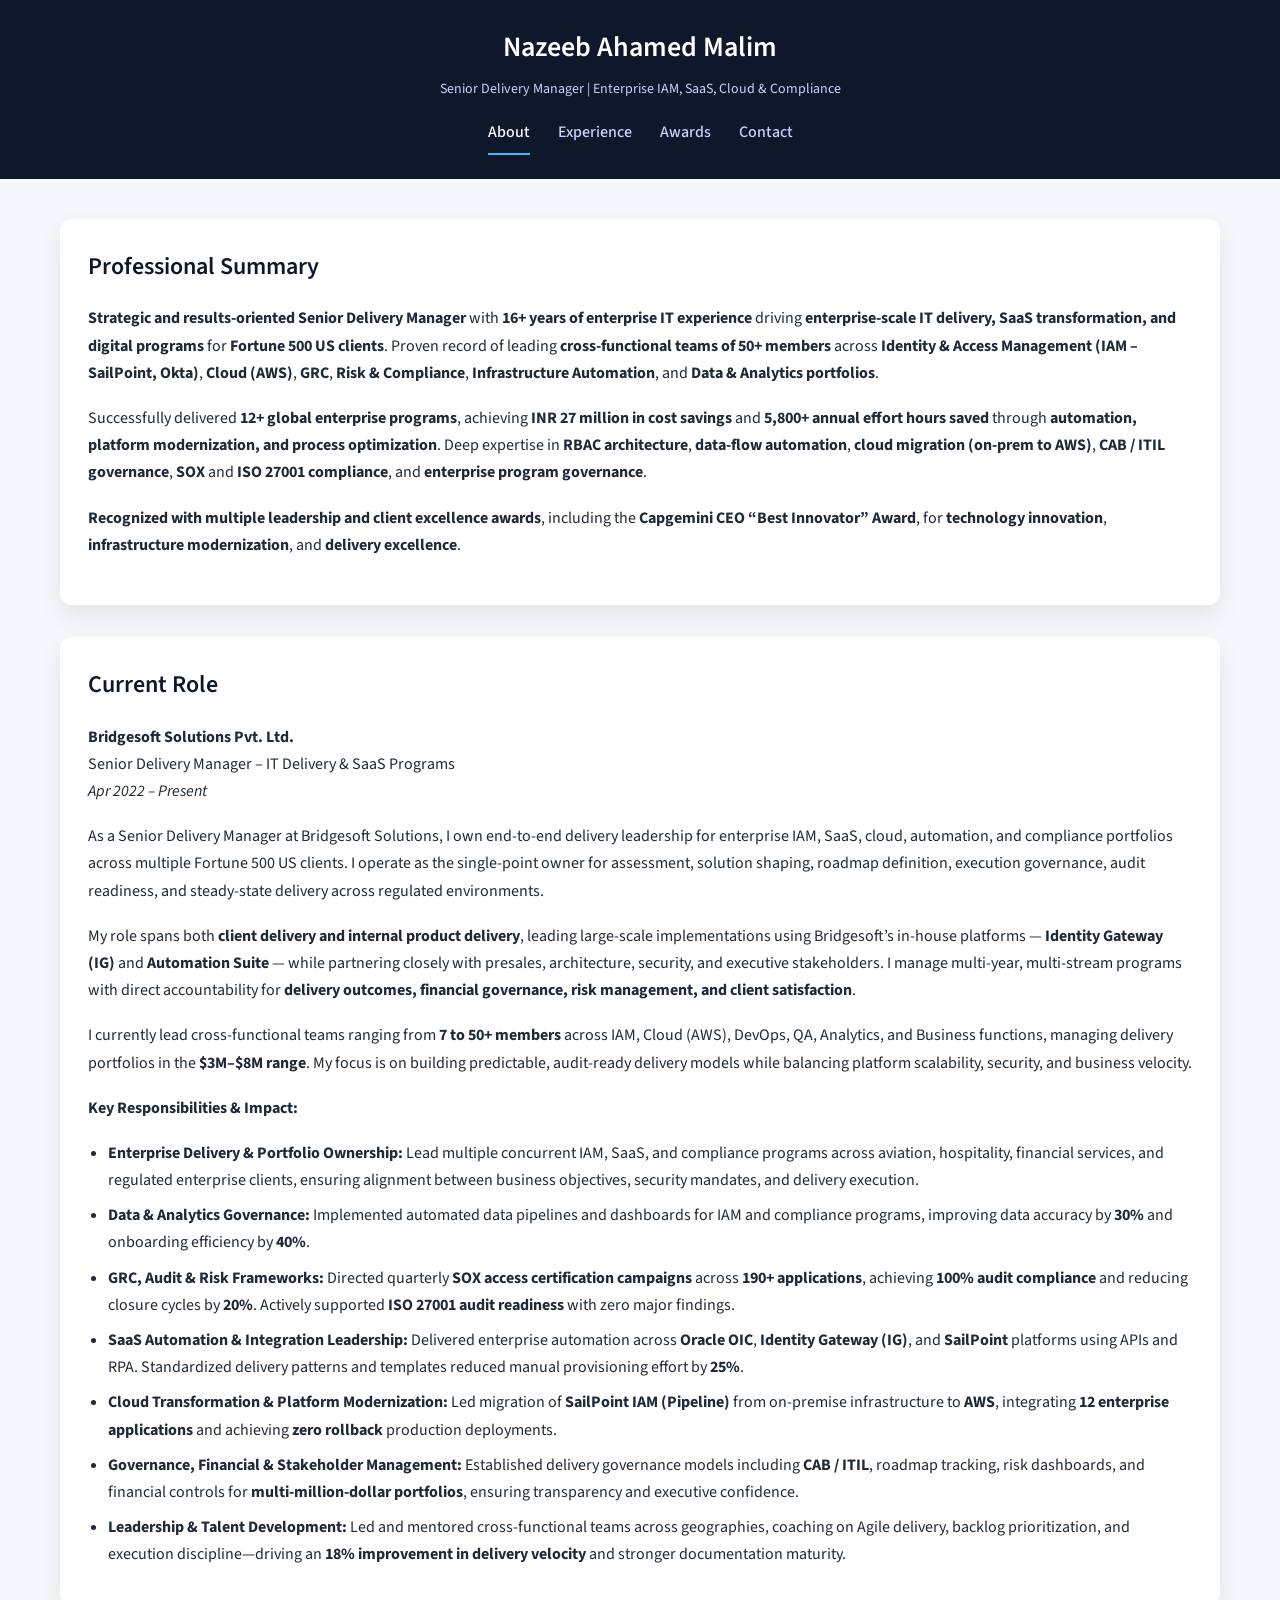
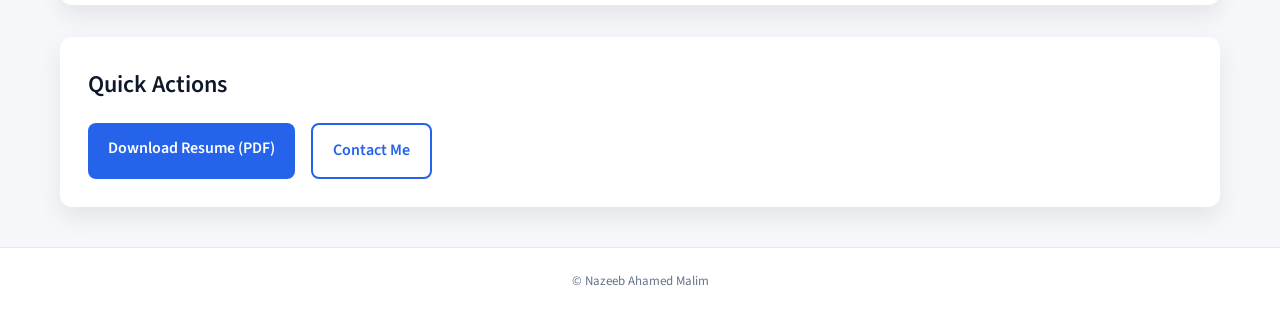
==== about.html @ 84052db4 "Update about.html" ====
<!DOCTYPE html>
<html lang="en">
<head>
  <meta charset="UTF-8">
  <meta name="viewport" content="width=device-width, initial-scale=1.0">
  <title>About | Nazeeb Ahamed Malim</title>
  <link href="https://fonts.googleapis.com/css2?family=Source+Sans+3:wght@300;400;500;600&display=swap" rel="stylesheet">
  <link rel="stylesheet" href="css/style.css">
</head>
<body>

<header class="site-header">
  <div class="header-inner">
    <h1>Nazeeb Ahamed Malim</h1>
    <p class="tagline">Senior Delivery Manager | Enterprise IAM, SaaS, Cloud & Compliance</p>
    <nav class="nav-bar">
      <a href="about.html" class="active">About</a>
      <a href="experience.html">Experience</a>
      <a href="awards.html">Awards</a>
      <a href="contact.html">Contact</a>
    </nav>
  </div>
</header>

<main class="container">

<section class="card">
  <h2 class="section-title">Professional Summary</h2>
<p>
  <strong>Strategic and results-oriented Senior Delivery Manager</strong> with
  <strong>16+ years of enterprise IT experience</strong> driving
  <strong>enterprise-scale IT delivery, SaaS transformation, and digital programs</strong>
  for <strong>Fortune 500 US clients</strong>.
  Proven record of leading <strong>cross-functional teams of 50+ members</strong> across
  <strong>Identity & Access Management (IAM – SailPoint, Okta)</strong>,
  <strong>Cloud (AWS)</strong>, <strong>GRC</strong>,
  <strong>Risk & Compliance</strong>, <strong>Infrastructure Automation</strong>, and
  <strong>Data & Analytics portfolios</strong>.
</p>

<p>
  Successfully delivered <strong>12+ global enterprise programs</strong>, achieving
  <strong>INR 27 million in cost savings</strong> and
  <strong>5,800+ annual effort hours saved</strong> through
  <strong>automation, platform modernization, and process optimization</strong>.
  Deep expertise in <strong>RBAC architecture</strong>,
  <strong>data-flow automation</strong>,
  <strong>cloud migration (on-prem to AWS)</strong>,
  <strong>CAB / ITIL governance</strong>,
  <strong>SOX</strong> and <strong>ISO 27001 compliance</strong>, and
  <strong>enterprise program governance</strong>.
</p>

<p>
  <strong>Recognized with multiple leadership and client excellence awards</strong>,
  including the <strong>Capgemini CEO “Best Innovator” Award</strong>, for
  <strong>technology innovation</strong>,
  <strong>infrastructure modernization</strong>, and
  <strong>delivery excellence</strong>.
</p>


</section>

<section class="card">
  <h2 class="section-title">Current Role</h2>

  <p>
    <strong>Bridgesoft Solutions Pvt. Ltd.</strong><br>
    Senior Delivery Manager – IT Delivery & SaaS Programs<br>
    <em>Apr 2022 – Present</em>
  </p>

  <p>
    As a Senior Delivery Manager at Bridgesoft Solutions, I own end-to-end delivery leadership
    for enterprise IAM, SaaS, cloud, automation, and compliance portfolios across multiple
    Fortune 500 US clients. I operate as the single-point owner for assessment, solution
    shaping, roadmap definition, execution governance, audit readiness, and steady-state
    delivery across regulated environments.
  </p>

  <p>
    My role spans both <strong>client delivery and internal product delivery</strong>,
    leading large-scale implementations using Bridgesoft’s in-house platforms —
    <strong>Identity Gateway (IG)</strong> and <strong>Automation Suite</strong> — while
    partnering closely with presales, architecture, security, and executive stakeholders.
    I manage multi-year, multi-stream programs with direct accountability for
    <strong>delivery outcomes, financial governance, risk management, and client satisfaction</strong>.
  </p>

  <p>
    I currently lead cross-functional teams ranging from <strong>7 to 50+ members</strong>
    across IAM, Cloud (AWS), DevOps, QA, Analytics, and Business functions, managing
    delivery portfolios in the <strong>$3M–$8M range</strong>. My focus is on building
    predictable, audit-ready delivery models while balancing platform scalability,
    security, and business velocity.
  </p>

  <p><strong>Key Responsibilities & Impact:</strong></p>

  <ul>
    <li>
      <strong>Enterprise Delivery & Portfolio Ownership:</strong>
      Lead multiple concurrent IAM, SaaS, and compliance programs across aviation,
      hospitality, financial services, and regulated enterprise clients, ensuring
      alignment between business objectives, security mandates, and delivery execution.
    </li>

    <li>
      <strong>Data & Analytics Governance:</strong>
      Implemented automated data pipelines and dashboards for IAM and compliance programs,
      improving data accuracy by <strong>30%</strong> and onboarding efficiency by
      <strong>40%</strong>.
    </li>

    <li>
      <strong>GRC, Audit & Risk Frameworks:</strong>
      Directed quarterly <strong>SOX access certification campaigns</strong> across
      <strong>190+ applications</strong>, achieving <strong>100% audit compliance</strong>
      and reducing closure cycles by <strong>20%</strong>. Actively supported
      <strong>ISO 27001 audit readiness</strong> with zero major findings.
    </li>

    <li>
      <strong>SaaS Automation & Integration Leadership:</strong>
      Delivered enterprise automation across <strong>Oracle OIC</strong>,
      <strong>Identity Gateway (IG)</strong>, and <strong>SailPoint</strong> platforms using
      APIs and RPA. Standardized delivery patterns and templates reduced manual provisioning
      effort by <strong>25%</strong>.
    </li>

    <li>
      <strong>Cloud Transformation & Platform Modernization:</strong>
      Led migration of <strong>SailPoint IAM (Pipeline)</strong> from on-premise infrastructure
      to <strong>AWS</strong>, integrating <strong>12 enterprise applications</strong> and
      achieving <strong>zero rollback</strong> production deployments.
    </li>

    <li>
      <strong>Governance, Financial & Stakeholder Management:</strong>
      Established delivery governance models including <strong>CAB / ITIL</strong>,
      roadmap tracking, risk dashboards, and financial controls for
      <strong>multi-million-dollar portfolios</strong>, ensuring transparency and executive
      confidence.
    </li>

    <li>
      <strong>Leadership & Talent Development:</strong>
      Led and mentored cross-functional teams across geographies, coaching on Agile
      delivery, backlog prioritization, and execution discipline—driving an
      <strong>18% improvement in delivery velocity</strong> and stronger documentation
      maturity.
    </li>
  </ul>
</section>


<section class="card">
  <h2 class="section-title">Quick Actions</h2>

  <div style="display:flex; gap:16px; flex-wrap:wrap;">
    <a href="assets/NazeebMalim_Resume.pdf" class="btn" download>
      Download Resume (PDF)
    </a>

    <a href="contact.html" class="btn-outline">
      Contact Me
    </a>
  </div>
</section>

</main>

<footer class="site-footer">© Nazeeb Ahamed Malim</footer>

<script data-goatcounter="https://nazeebahamedmalim.goatcounter.com/count"
        async src="//gc.zgo.at/count.js"></script>
</body>
</html>
---- css/style.css ----
/* ================= RESET ================= */
* {
  box-sizing: border-box;
  margin: 0;
  padding: 0;
}

/* ================= BASE ================= */
body {
  font-family: 'Source Sans 3', -apple-system, BlinkMacSystemFont, "Segoe UI",
               Roboto, Helvetica, Arial, sans-serif;
  background-color: #f5f7fb;
  color: #1f2937;
  line-height: 1.7;
  overflow-x: hidden;
}

p {
  margin-bottom: 18px;
  font-weight: 400;
}

/* ================= HEADER ================= */
.site-header {
  background: #0f172a;
  color: #ffffff;
  padding: 24px 0;
}

.header-inner {
  max-width: 1200px;
  margin: 0 auto;
  padding: 0 20px;
  text-align: center;
}

.site-header h1 {
  font-size: 28px;
  font-weight: 600;
  margin-bottom: 6px;
}

.tagline {
  font-size: 14px;
  color: #c7d2fe;
  margin-bottom: 18px;
}

/* ================= NAV ================= */
.nav-bar {
  display: flex;
  justify-content: center;
  gap: 28px;
  flex-wrap: wrap;
}

.nav-bar a {
  color: #c7d2fe;
  text-decoration: none;
  font-weight: 500;
  padding-bottom: 6px;
  border-bottom: 2px solid transparent;
}

.nav-bar a:hover,
.nav-bar a.active {
  color: #ffffff;
  border-bottom-color: #38bdf8;
}

/* ================= LAYOUT ================= */
.container {
  max-width: 1200px;
  margin: 40px auto;
  padding: 0 20px;
}

.section-title {
  font-size: 24px;
  font-weight: 600;
  margin-bottom: 18px;
  color: #0f172a;
}

/* ================= CARD ================= */
.card {
  background: #ffffff;
  border-radius: 12px;
  padding: 28px;
  margin-bottom: 32px;
  box-shadow: 0 10px 25px rgba(0,0,0,0.08);
}

/* ================= COMPANY HIGHLIGHT ================= */
.company-highlight {
  font-size: 20px;
  font-weight: 600;
  padding: 12px 16px;
  margin: 24px 0 10px;
  border-radius: 8px;
  letter-spacing: 0.3px;
}

.bridgesoft {
  background: linear-gradient(90deg, #e0f2fe, #f8fafc);
  color: #0f172a;
  border-left: 6px solid #2563eb;
}

.capgemini {
  background: linear-gradient(90deg, #f1f5f9, #ffffff);
  color: #0f172a;
  border-left: 6px solid #64748b;
}

.role {
  font-size: 14px;
  color: #475569;
  margin-bottom: 16px;
}

/* ================= LISTS ================= */
ul {
  padding-left: 20px;
  margin-top: 10px;
}

ul li {
  margin-bottom: 8px;
}

/* ================= TABLE ================= */
.experience-table {
  width: 100%;
  border-collapse: collapse;
  margin-top: 14px;
}

.experience-table th {
  background-color: #f1f5f9;
  padding: 14px;
  text-align: left;
  font-size: 14px;
  border-bottom: 2px solid #e5e7eb;
}

.experience-table td {
  padding: 16px;
  vertical-align: top;
  border-bottom: 1px solid #e5e7eb;
}

/* ================= BUTTONS ================= */
.btn {
  display: inline-block;
  padding: 12px 20px;
  background-color: #2563eb;
  color: #ffffff;
  text-decoration: none;
  border-radius: 8px;
  font-weight: 600;
}

.btn:hover {
  background-color: #1d4ed8;
}

.btn-outline {
  display: inline-block;
  padding: 12px 20px;
  border: 2px solid #2563eb;
  color: #2563eb;
  text-decoration: none;
  border-radius: 8px;
  font-weight: 600;
}

.btn-outline:hover {
  background-color: #2563eb;
  color: #ffffff;
}

/* ================= CAPGEMINI SPECIAL PROJECTS ================= */
.capgemini-subsection {
  margin-top: 28px;
  padding: 22px 24px;
  background: linear-gradient(90deg, #f8fafc, #ffffff);
  border-left: 4px solid #64748b;
  border-radius: 10px;
}

.subsection-title {
  font-size: 18px;
  font-weight: 600;
  color: #0f172a;
  margin-bottom: 8px;
}

.subsection-desc {
  font-size: 14.5px;
  color: #475569;
  margin-bottom: 14px;
}

/* ================= IMAGES ================= */
.mergers-img {
  width: 100%;
  max-width: 1100px;
  height: auto;
  margin-top: 12px;
  border-radius: 10px;
  display: block;
  box-shadow: 0 8px 20px rgba(0,0,0,0.15);
}

/* ================= BACK TO TOP ================= */
#backToTop {
  position: fixed;
  bottom: 22px;
  right: 22px;
  background-color: #2563eb;
  color: #ffffff;
  border: none;
  border-radius: 50%;
  width: 46px;
  height: 46px;
  font-size: 18px;
  cursor: pointer;
  opacity: 0;
  visibility: hidden;
  transition: all 0.3s ease;
  box-shadow: 0 8px 20px rgba(0,0,0,0.25);
  z-index: 999;
}

#backToTop.show {
  opacity: 1;
  visibility: visible;
}

/* ================= FOOTER ================= */
.site-footer {
  text-align: center;
  padding: 22px;
  font-size: 13px;
  color: #64748b;
  background: #ffffff;
  border-top: 1px solid #e5e7eb;
}

/* ================= MOBILE ================= */
@media (max-width: 768px) {

  .container {
    margin: 24px auto;
    padding: 0 14px;
  }

  .card {
    width: 100%;
  }

  .company-highlight {
    font-size: 18px;
  }

  .subsection-title {
    font-size: 16.5px;
  }

  .subsection-desc {
    font-size: 14px;
  }

  /* Mobile tables → card-style */
  .experience-table,
  .experience-table thead,
  .experience-table tbody,
  .experience-table th,
  .experience-table td,
  .experience-table tr {
    display: block;
    width: 100%;
  }

  .experience-table thead {
    display: none;
  }

  .experience-table tr {
    margin-bottom: 16px;
    background: #f9fafb;
    border-radius: 10px;
    padding: 12px;
    box-shadow: 0 4px 10px rgba(0,0,0,0.05);
  }

  .experience-table td {
    border: none;
    padding: 6px 0;
  }

  .experience-table td::before {
    content: attr(data-label);
    display: block;
    font-size: 12px;
    font-weight: 600;
    color: #475569;
    margin-bottom: 4px;
  }

  .btn,
  .btn-outline {
    width: 100%;
    text-align: center;
  }

  #backToTop {
    width: 42px;
    height: 42px;
    font-size: 16px;
    bottom: 18px;
    right: 18px;
  }
}
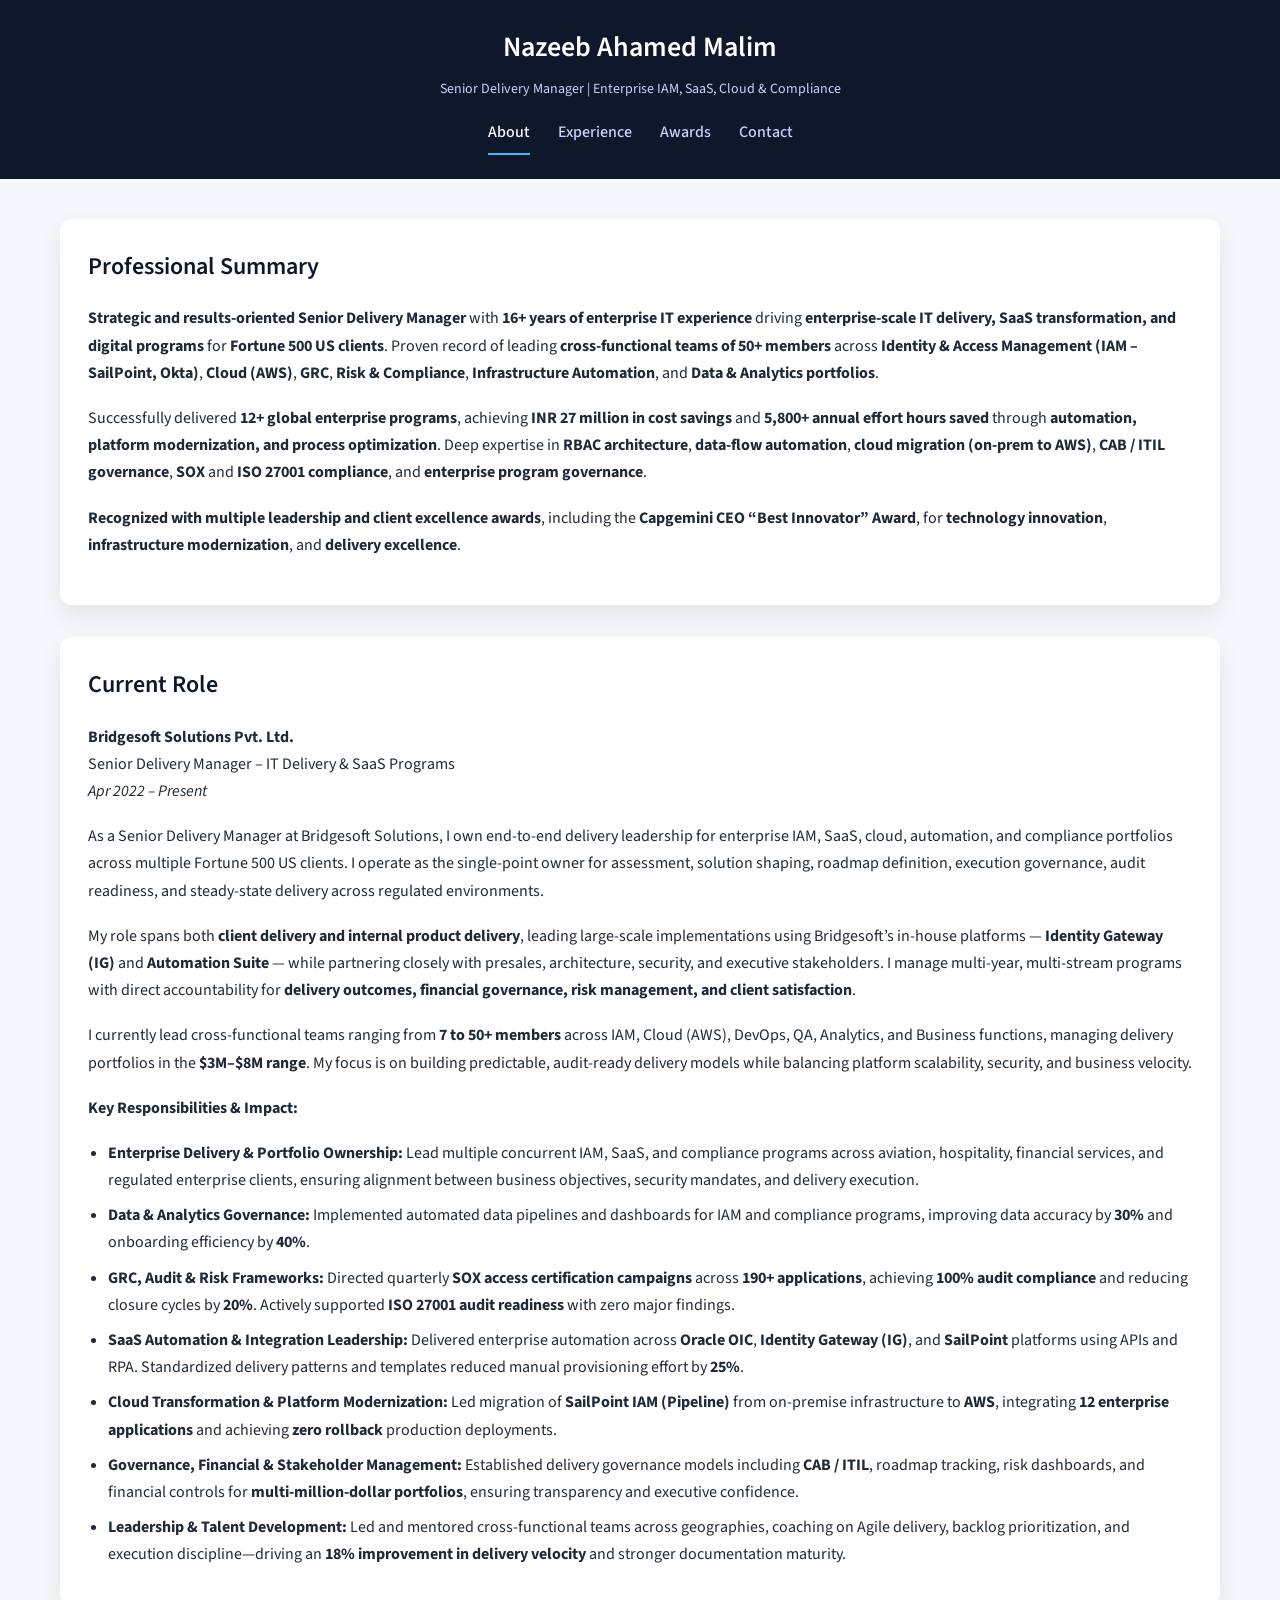
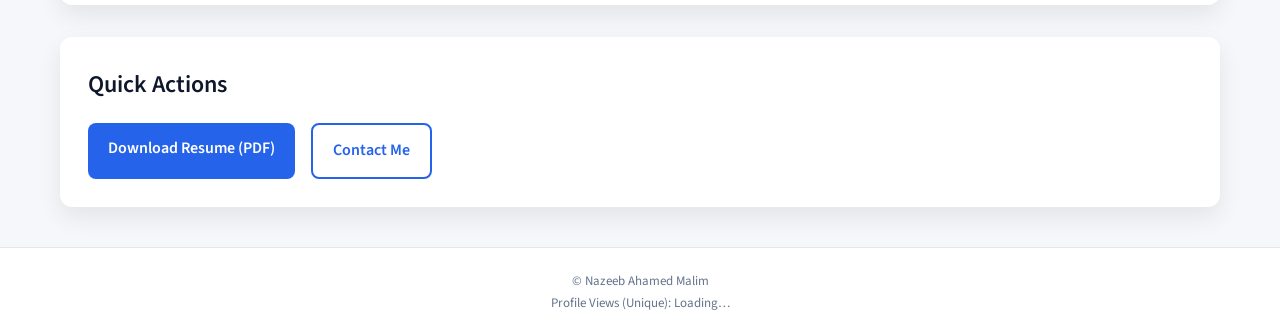
==== commit 4ace9b61: "Update about.html" ====
--- a/about.html
+++ b/about.html
@@ -171,7 +171,19 @@
 
 </main>
 
-<footer class="site-footer">© Nazeeb Ahamed Malim</footer>
+<footer class="site-footer">© Nazeeb Ahamed Malim
+<div class="profile-views">
+  Profile Views (Unique): <span id="profileViews">Loading…</span>
+</div>
+
+<script>
+fetch("https://nazeebahamedmalim.goatcounter.com/counter")
+  .then(response => response.json())
+  .then(data => {
+    document.getElementById("profileViews").innerText = data.count;
+  });
+</script>
+</footer>
 
 <script data-goatcounter="https://nazeebahamedmalim.goatcounter.com/count"
         async src="//gc.zgo.at/count.js"></script>
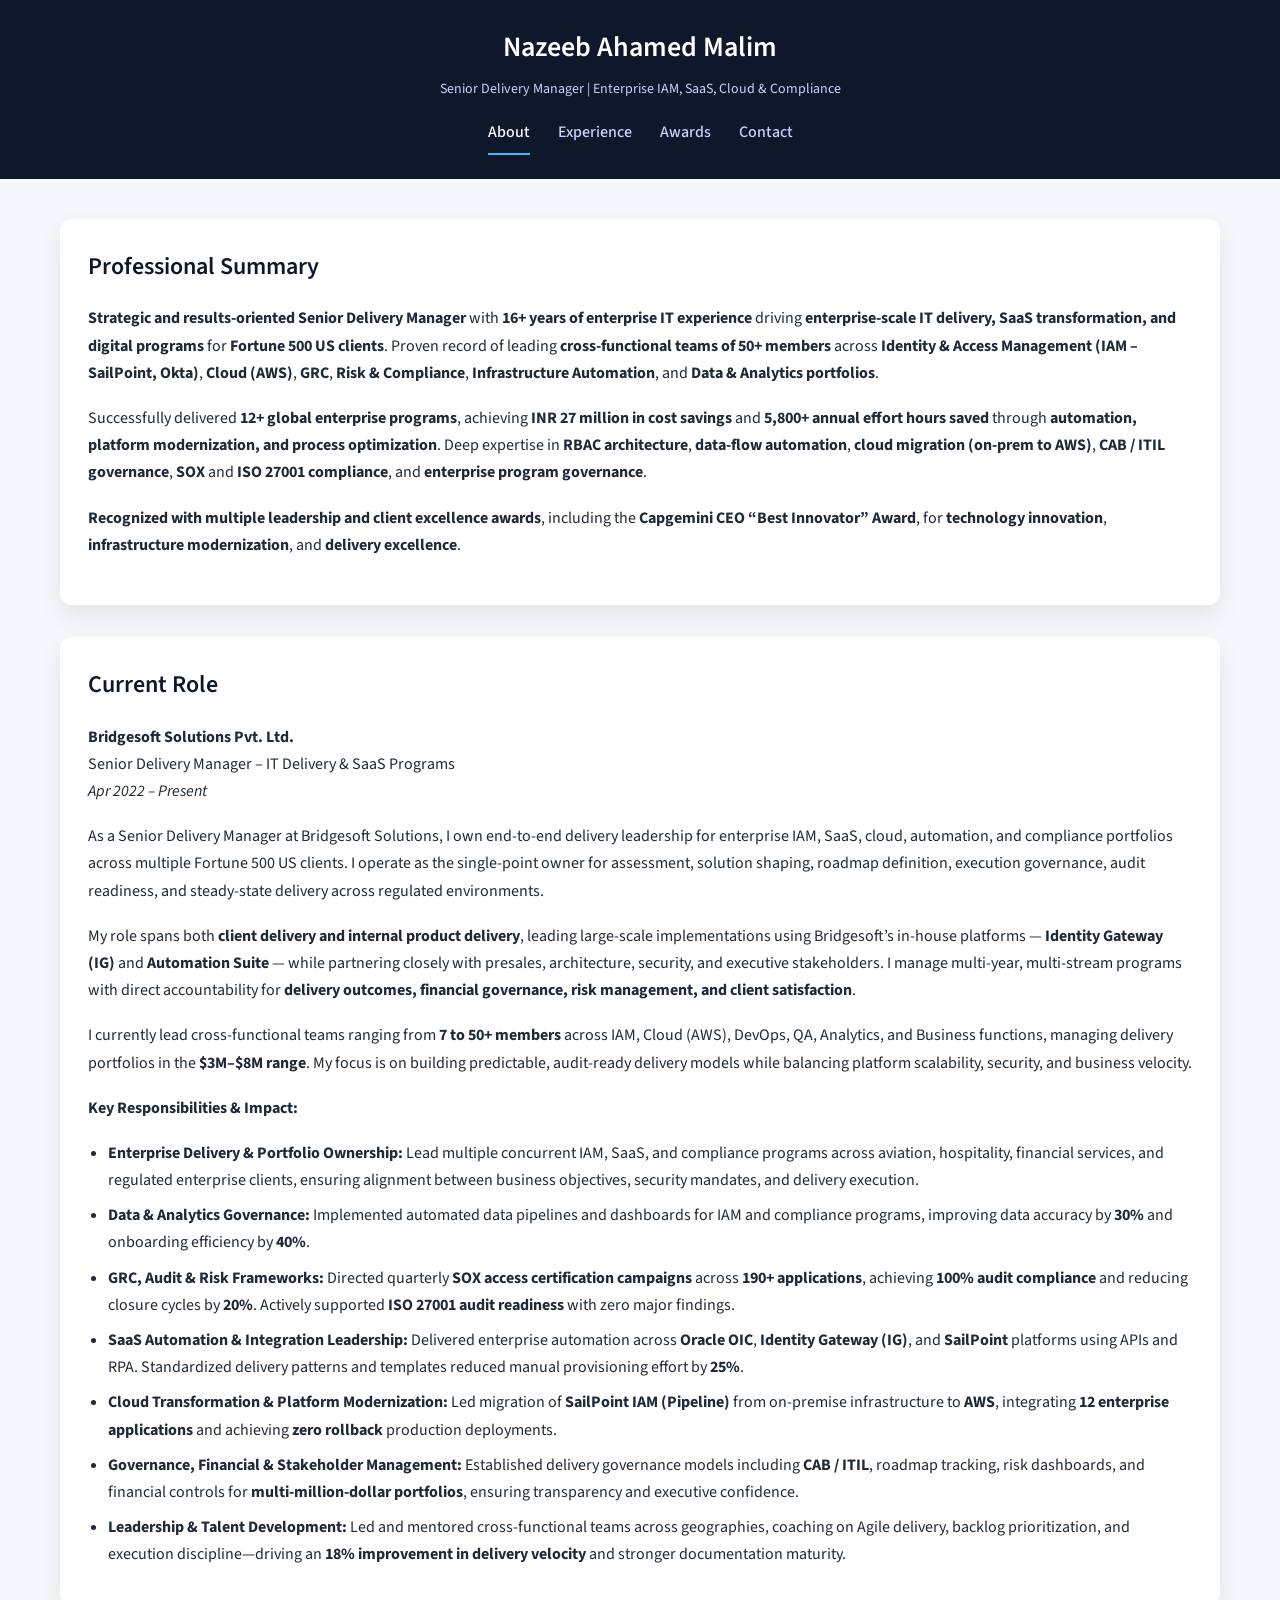
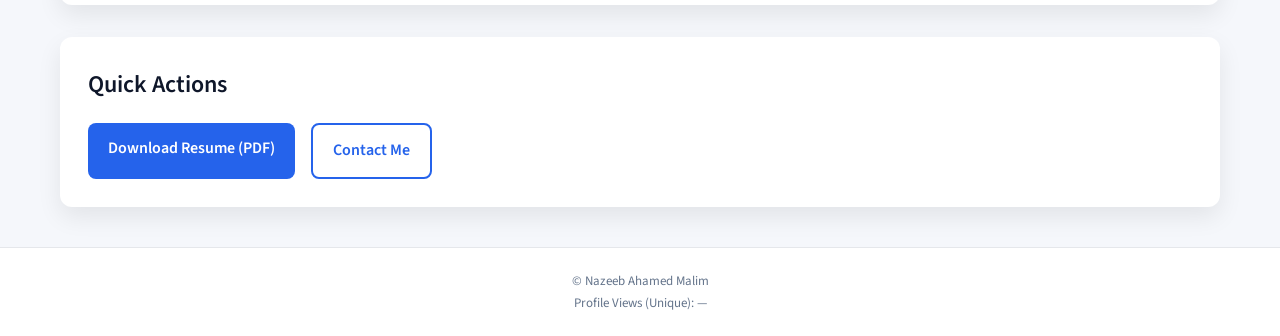
==== commit 8c18a281: "Update about.html" ====
--- a/about.html
+++ b/about.html
@@ -173,18 +173,9 @@
 
 <footer class="site-footer">© Nazeeb Ahamed Malim
 <div class="profile-views">
-  Profile Views (Unique): <span id="profileViews">Loading…</span>
+  Profile Views (Unique):
+  <span data-goatcounter-count="unique">—</span>
 </div>
-
-<script>
-fetch("https://nazeebahamedmalim.goatcounter.com/counter")
-  .then(response => response.json())
-  .then(data => {
-    document.getElementById("profileViews").innerText = data.count;
-  });
-</script>
-</footer>
-
 <script data-goatcounter="https://nazeebahamedmalim.goatcounter.com/count"
         async src="//gc.zgo.at/count.js"></script>
 </body>
--- a/css/style.css
+++ b/css/style.css
@@ -322,4 +322,17 @@
     bottom: 18px;
     right: 18px;
   }
-}
+
+  .profile-views {
+  margin-top: 10px;
+  font-size: 13px;
+  color: #64748b;
+  text-align: center;
+  }
+
+  @media (max-width: 480px) {
+  .profile-views {
+    font-size: 12px;
+  }
+  }
+}
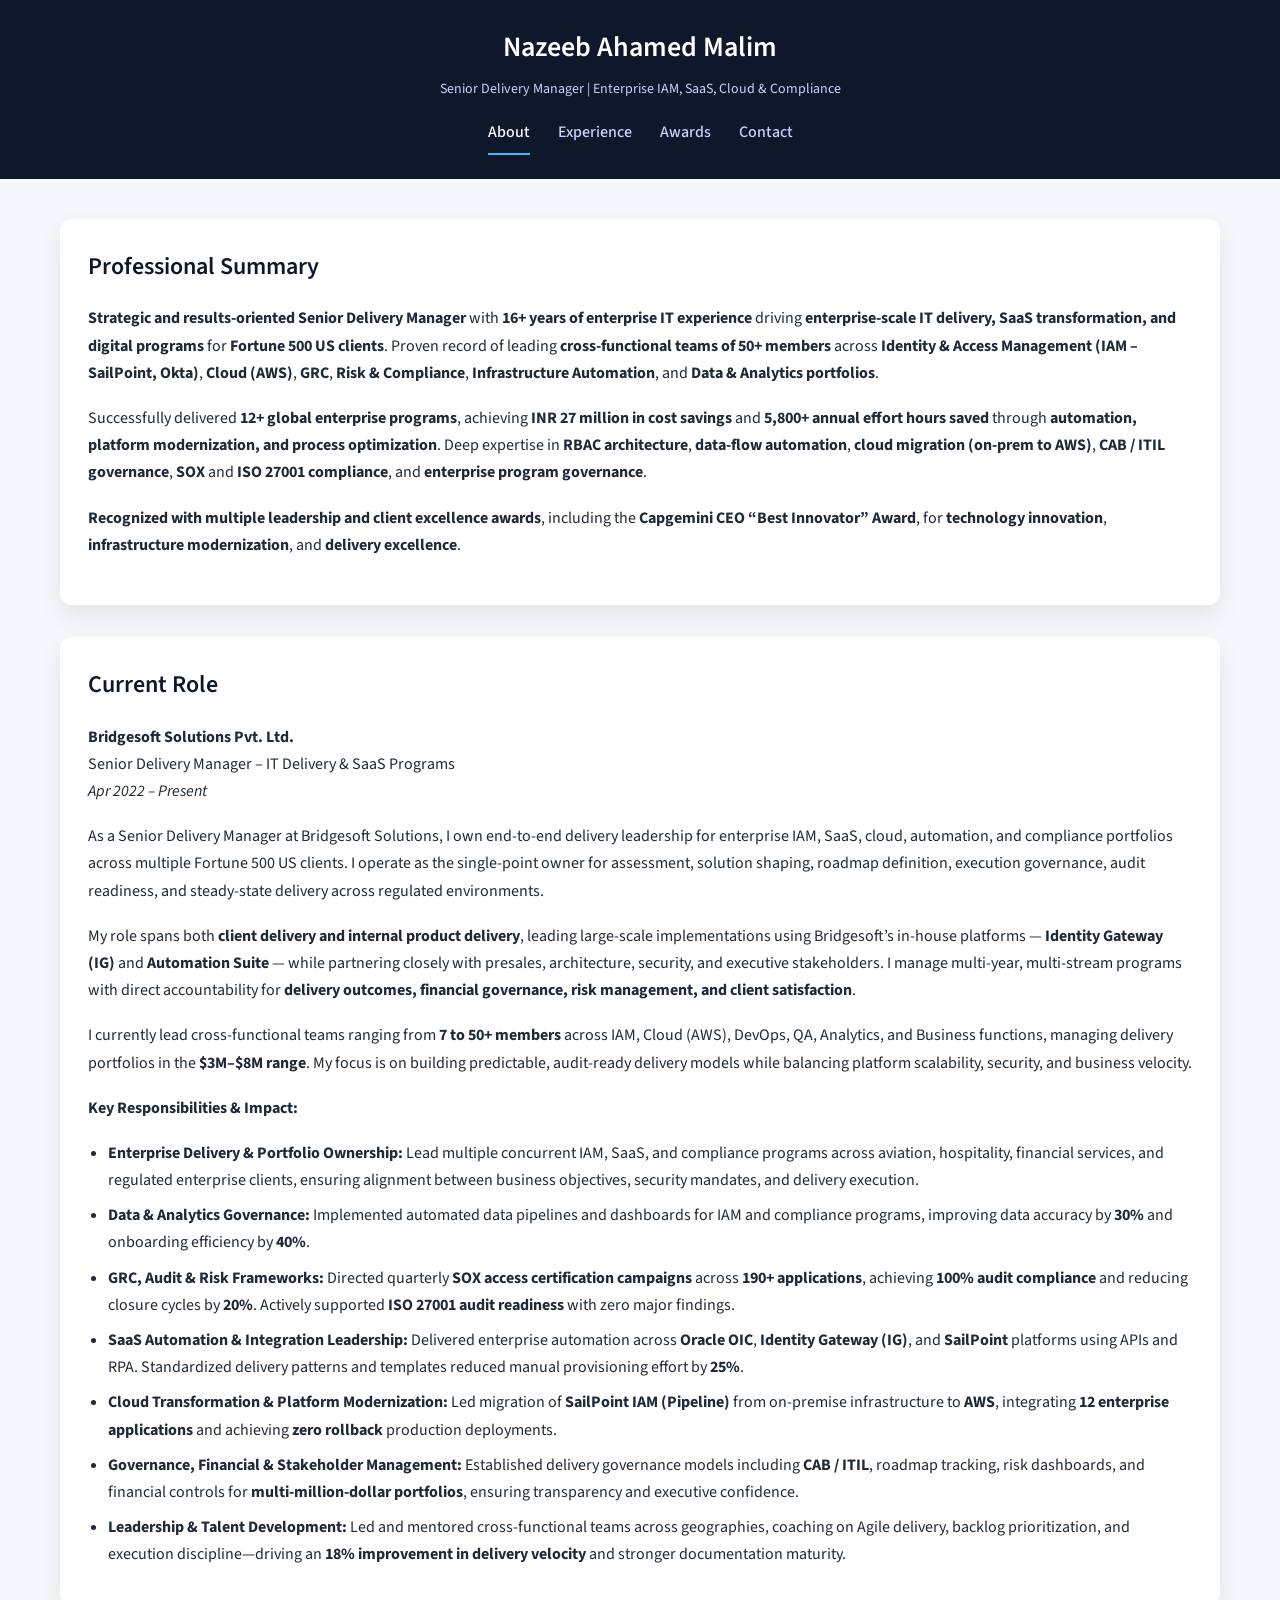
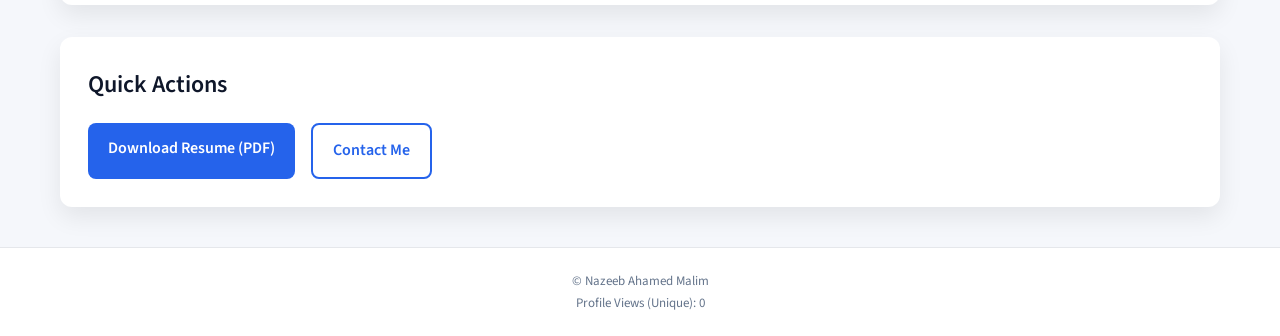
==== commit 872b6732: "Update about.html" ====
--- a/about.html
+++ b/about.html
@@ -170,13 +170,21 @@
 </section>
 
 </main>
+<footer class="site-footer">
+  © Nazeeb Ahamed Malim
 
-<footer class="site-footer">© Nazeeb Ahamed Malim
-<div class="profile-views">
-  Profile Views (Unique):
-  <span data-goatcounter-count="unique">—</span>
-</div>
+  <div class="profile-views">
+    Profile Views (Unique):
+    <span data-goatcounter-count="unique">0</span>
+  </div>
+</footer>
+
 <script data-goatcounter="https://nazeebahamedmalim.goatcounter.com/count"
-        async src="//gc.zgo.at/count.js"></script>
+        src="https://gc.zgo.at/count.js"></script>
+
+<noscript>
+  <img src="https://nazeebahamedmalim.goatcounter.com/count?p=/noscript">
+</noscript>
+
 </body>
 </html>
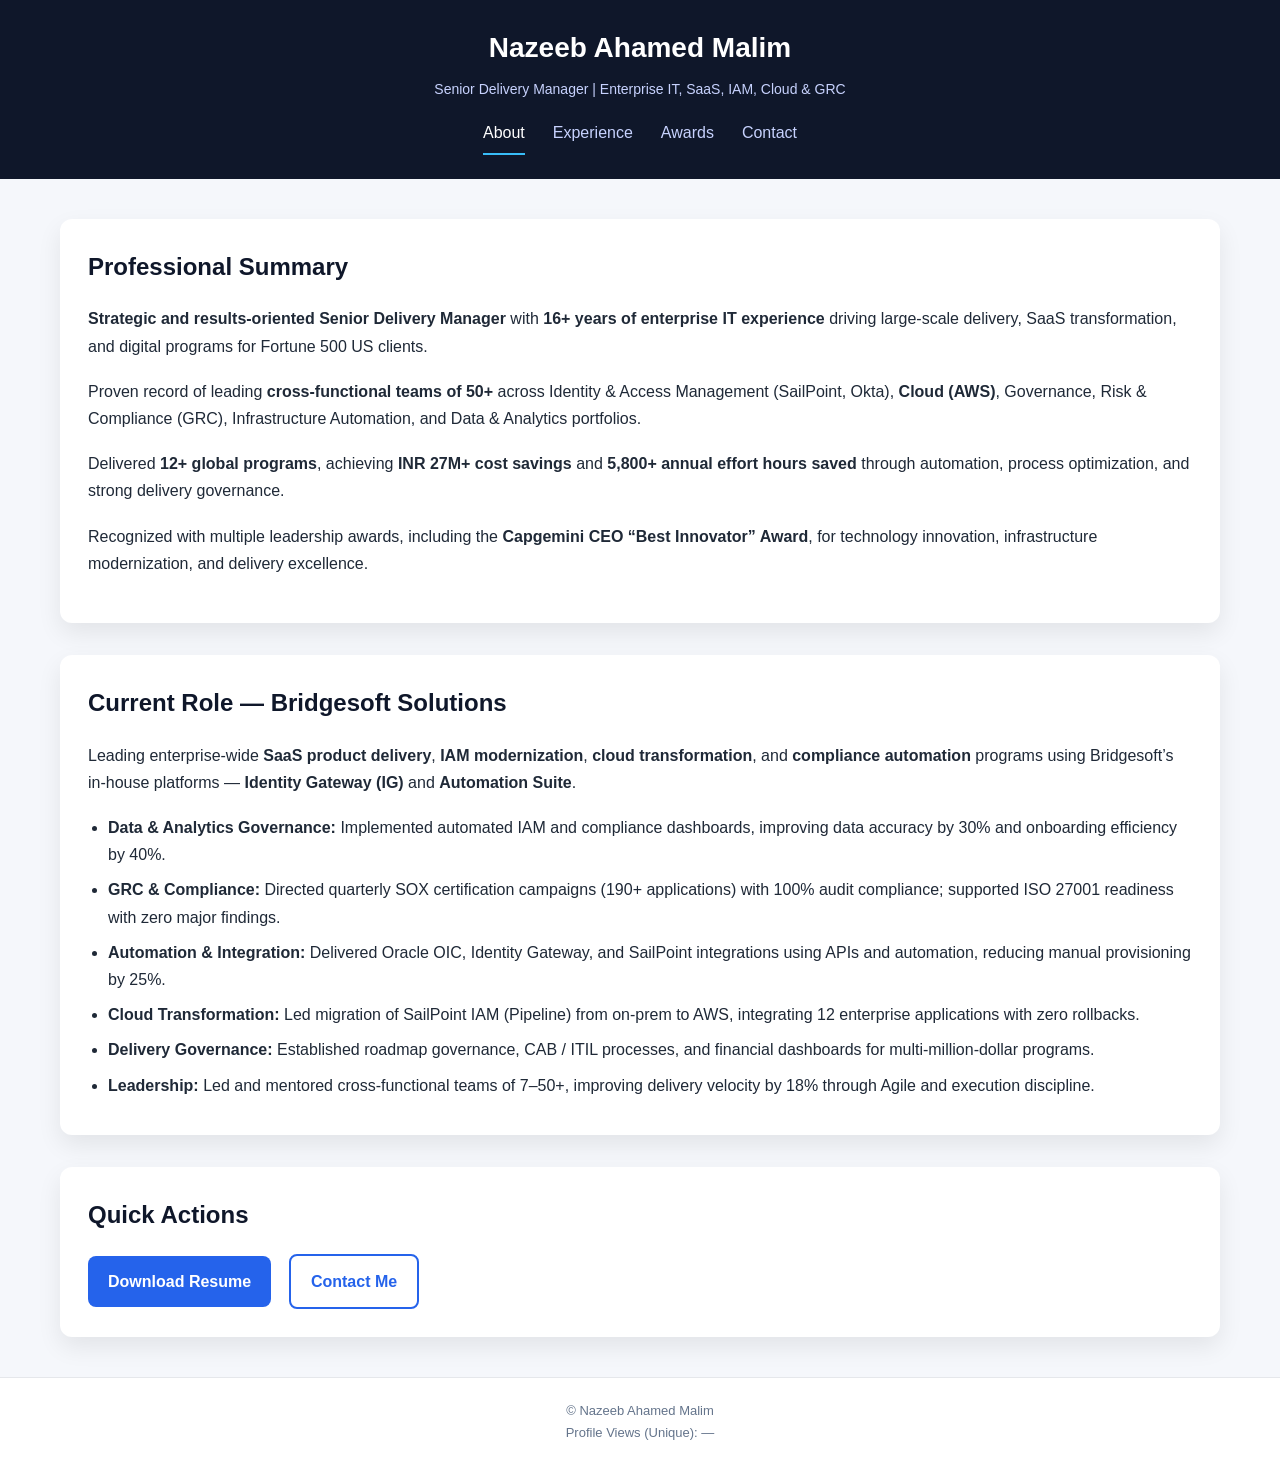
==== commit f46d8a49: "Update about.html" ====
--- a/about.html
+++ b/about.html
@@ -2,189 +2,172 @@
 <html lang="en">
 <head>
   <meta charset="UTF-8">
+  <title>Nazeeb Ahamed Malim | Senior Delivery Manager</title>
   <meta name="viewport" content="width=device-width, initial-scale=1.0">
-  <title>About | Nazeeb Ahamed Malim</title>
-  <link href="https://fonts.googleapis.com/css2?family=Source+Sans+3:wght@300;400;500;600&display=swap" rel="stylesheet">
+  <meta name="description"
+        content="Senior Delivery Manager with 16+ years of experience across IAM, SaaS, Cloud (AWS), GRC, Security, and Enterprise Program Delivery.">
+
+  <!-- Main CSS -->
   <link rel="stylesheet" href="css/style.css">
 </head>
+
 <body>
 
-<header class="site-header">
-  <div class="header-inner">
-    <h1>Nazeeb Ahamed Malim</h1>
-    <p class="tagline">Senior Delivery Manager | Enterprise IAM, SaaS, Cloud & Compliance</p>
-    <nav class="nav-bar">
-      <a href="about.html" class="active">About</a>
-      <a href="experience.html">Experience</a>
-      <a href="awards.html">Awards</a>
-      <a href="contact.html">Contact</a>
-    </nav>
-  </div>
-</header>
+  <!-- ================= HEADER ================= -->
+  <header class="site-header">
+    <div class="header-inner">
+      <h1>Nazeeb Ahamed Malim</h1>
+      <p class="tagline">
+        Senior Delivery Manager | Enterprise IT, SaaS, IAM, Cloud & GRC
+      </p>
 
-<main class="container">
+      <nav class="nav-bar">
+        <a href="about.html" class="active">About</a>
+        <a href="experience.html">Experience</a>
+        <a href="awards.html">Awards</a>
+        <a href="contact.html">Contact</a>
+      </nav>
+    </div>
+  </header>
 
-<section class="card">
-  <h2 class="section-title">Professional Summary</h2>
-<p>
-  <strong>Strategic and results-oriented Senior Delivery Manager</strong> with
-  <strong>16+ years of enterprise IT experience</strong> driving
-  <strong>enterprise-scale IT delivery, SaaS transformation, and digital programs</strong>
-  for <strong>Fortune 500 US clients</strong>.
-  Proven record of leading <strong>cross-functional teams of 50+ members</strong> across
-  <strong>Identity & Access Management (IAM – SailPoint, Okta)</strong>,
-  <strong>Cloud (AWS)</strong>, <strong>GRC</strong>,
-  <strong>Risk & Compliance</strong>, <strong>Infrastructure Automation</strong>, and
-  <strong>Data & Analytics portfolios</strong>.
-</p>
+  <!-- ================= MAIN CONTENT ================= -->
+  <main class="container">
 
-<p>
-  Successfully delivered <strong>12+ global enterprise programs</strong>, achieving
-  <strong>INR 27 million in cost savings</strong> and
-  <strong>5,800+ annual effort hours saved</strong> through
-  <strong>automation, platform modernization, and process optimization</strong>.
-  Deep expertise in <strong>RBAC architecture</strong>,
-  <strong>data-flow automation</strong>,
-  <strong>cloud migration (on-prem to AWS)</strong>,
-  <strong>CAB / ITIL governance</strong>,
-  <strong>SOX</strong> and <strong>ISO 27001 compliance</strong>, and
-  <strong>enterprise program governance</strong>.
-</p>
+    <section class="card">
+      <h2 class="section-title">Professional Summary</h2>
 
-<p>
-  <strong>Recognized with multiple leadership and client excellence awards</strong>,
-  including the <strong>Capgemini CEO “Best Innovator” Award</strong>, for
-  <strong>technology innovation</strong>,
-  <strong>infrastructure modernization</strong>, and
-  <strong>delivery excellence</strong>.
-</p>
+      <p>
+        <strong>Strategic and results-oriented Senior Delivery Manager</strong>
+        with <strong>16+ years of enterprise IT experience</strong> driving
+        large-scale delivery, SaaS transformation, and digital programs for
+        Fortune 500 US clients.
+      </p>
 
+      <p>
+        Proven record of leading <strong>cross-functional teams of 50+</strong>
+        across Identity & Access Management (SailPoint, Okta),
+        <strong>Cloud (AWS)</strong>, Governance, Risk & Compliance (GRC),
+        Infrastructure Automation, and Data & Analytics portfolios.
+      </p>
 
-</section>
+      <p>
+        Delivered <strong>12+ global programs</strong>, achieving
+        <strong>INR 27M+ cost savings</strong> and
+        <strong>5,800+ annual effort hours saved</strong> through automation,
+        process optimization, and strong delivery governance.
+      </p>
 
-<section class="card">
-  <h2 class="section-title">Current Role</h2>
+      <p>
+        Recognized with multiple leadership awards, including the
+        <strong>Capgemini CEO “Best Innovator” Award</strong>, for technology
+        innovation, infrastructure modernization, and delivery excellence.
+      </p>
+    </section>
 
-  <p>
-    <strong>Bridgesoft Solutions Pvt. Ltd.</strong><br>
-    Senior Delivery Manager – IT Delivery & SaaS Programs<br>
-    <em>Apr 2022 – Present</em>
-  </p>
+    <section class="card">
+      <h2 class="section-title">Current Role — Bridgesoft Solutions</h2>
 
-  <p>
-    As a Senior Delivery Manager at Bridgesoft Solutions, I own end-to-end delivery leadership
-    for enterprise IAM, SaaS, cloud, automation, and compliance portfolios across multiple
-    Fortune 500 US clients. I operate as the single-point owner for assessment, solution
-    shaping, roadmap definition, execution governance, audit readiness, and steady-state
-    delivery across regulated environments.
-  </p>
+      <p>
+        Leading enterprise-wide <strong>SaaS product delivery</strong>,
+        <strong>IAM modernization</strong>, <strong>cloud transformation</strong>,
+        and <strong>compliance automation</strong> programs using Bridgesoft’s
+        in-house platforms — <strong>Identity Gateway (IG)</strong> and
+        <strong>Automation Suite</strong>.
+      </p>
 
-  <p>
-    My role spans both <strong>client delivery and internal product delivery</strong>,
-    leading large-scale implementations using Bridgesoft’s in-house platforms —
-    <strong>Identity Gateway (IG)</strong> and <strong>Automation Suite</strong> — while
-    partnering closely with presales, architecture, security, and executive stakeholders.
-    I manage multi-year, multi-stream programs with direct accountability for
-    <strong>delivery outcomes, financial governance, risk management, and client satisfaction</strong>.
-  </p>
+      <ul>
+        <li>
+          <strong>Data & Analytics Governance:</strong>
+          Implemented automated IAM and compliance dashboards, improving data
+          accuracy by 30% and onboarding efficiency by 40%.
+        </li>
 
-  <p>
-    I currently lead cross-functional teams ranging from <strong>7 to 50+ members</strong>
-    across IAM, Cloud (AWS), DevOps, QA, Analytics, and Business functions, managing
-    delivery portfolios in the <strong>$3M–$8M range</strong>. My focus is on building
-    predictable, audit-ready delivery models while balancing platform scalability,
-    security, and business velocity.
-  </p>
+        <li>
+          <strong>GRC & Compliance:</strong>
+          Directed quarterly SOX certification campaigns (190+ applications)
+          with 100% audit compliance; supported ISO 27001 readiness with zero
+          major findings.
+        </li>
 
-  <p><strong>Key Responsibilities & Impact:</strong></p>
+        <li>
+          <strong>Automation & Integration:</strong>
+          Delivered Oracle OIC, Identity Gateway, and SailPoint integrations
+          using APIs and automation, reducing manual provisioning by 25%.
+        </li>
 
-  <ul>
-    <li>
-      <strong>Enterprise Delivery & Portfolio Ownership:</strong>
-      Lead multiple concurrent IAM, SaaS, and compliance programs across aviation,
-      hospitality, financial services, and regulated enterprise clients, ensuring
-      alignment between business objectives, security mandates, and delivery execution.
-    </li>
+        <li>
+          <strong>Cloud Transformation:</strong>
+          Led migration of SailPoint IAM (Pipeline) from on-prem to AWS,
+          integrating 12 enterprise applications with zero rollbacks.
+        </li>
 
-    <li>
-      <strong>Data & Analytics Governance:</strong>
-      Implemented automated data pipelines and dashboards for IAM and compliance programs,
-      improving data accuracy by <strong>30%</strong> and onboarding efficiency by
-      <strong>40%</strong>.
-    </li>
+        <li>
+          <strong>Delivery Governance:</strong>
+          Established roadmap governance, CAB / ITIL processes, and financial
+          dashboards for multi-million-dollar programs.
+        </li>
 
-    <li>
-      <strong>GRC, Audit & Risk Frameworks:</strong>
-      Directed quarterly <strong>SOX access certification campaigns</strong> across
-      <strong>190+ applications</strong>, achieving <strong>100% audit compliance</strong>
-      and reducing closure cycles by <strong>20%</strong>. Actively supported
-      <strong>ISO 27001 audit readiness</strong> with zero major findings.
-    </li>
+        <li>
+          <strong>Leadership:</strong>
+          Led and mentored cross-functional teams of 7–50+, improving delivery
+          velocity by 18% through Agile and execution discipline.
+        </li>
+      </ul>
+    </section>
 
-    <li>
-      <strong>SaaS Automation & Integration Leadership:</strong>
-      Delivered enterprise automation across <strong>Oracle OIC</strong>,
-      <strong>Identity Gateway (IG)</strong>, and <strong>SailPoint</strong> platforms using
-      APIs and RPA. Standardized delivery patterns and templates reduced manual provisioning
-      effort by <strong>25%</strong>.
-    </li>
+    <section class="card">
+      <h2 class="section-title">Quick Actions</h2>
 
-    <li>
-      <strong>Cloud Transformation & Platform Modernization:</strong>
-      Led migration of <strong>SailPoint IAM (Pipeline)</strong> from on-premise infrastructure
-      to <strong>AWS</strong>, integrating <strong>12 enterprise applications</strong> and
-      achieving <strong>zero rollback</strong> production deployments.
-    </li>
+      <a href="assets/NazeebMalim_Resume.pdf" class="btn" target="_blank">
+        Download Resume
+      </a>
+      &nbsp;&nbsp;
+      <a href="contact.html" class="btn-outline">
+        Contact Me
+      </a>
+    </section>
 
-    <li>
-      <strong>Governance, Financial & Stakeholder Management:</strong>
-      Established delivery governance models including <strong>CAB / ITIL</strong>,
-      roadmap tracking, risk dashboards, and financial controls for
-      <strong>multi-million-dollar portfolios</strong>, ensuring transparency and executive
-      confidence.
-    </li>
+  </main>
 
-    <li>
-      <strong>Leadership & Talent Development:</strong>
-      Led and mentored cross-functional teams across geographies, coaching on Agile
-      delivery, backlog prioritization, and execution discipline—driving an
-      <strong>18% improvement in delivery velocity</strong> and stronger documentation
-      maturity.
-    </li>
-  </ul>
-</section>
+  <!-- ================= FOOTER ================= -->
+  <footer class="site-footer">
+    © Nazeeb Ahamed Malim
 
+    <div class="profile-views">
+      Profile Views (Unique): <span id="siteViews">0</span>
+    </div>
+  </footer>
 
-<section class="card">
-  <h2 class="section-title">Quick Actions</h2>
+  <!-- ================= SITE-WIDE UNIQUE COUNTER ================= -->
+  <script>
+    (function () {
+      const namespace = "nazeebahamedmalim-github-site";
+      const key = "unique-visitors";
 
-  <div style="display:flex; gap:16px; flex-wrap:wrap;">
-    <a href="assets/NazeebMalim_Resume.pdf" class="btn" download>
-      Download Resume (PDF)
-    </a>
+      const hasVisited = localStorage.getItem("nm_site_visited");
 
-    <a href="contact.html" class="btn-outline">
-      Contact Me
-    </a>
-  </div>
-</section>
-
-</main>
-<footer class="site-footer">
-  © Nazeeb Ahamed Malim
-
-  <div class="profile-views">
-    Profile Views (Unique):
-    <span data-goatcounter-count="unique">0</span>
-  </div>
-</footer>
-
-<script data-goatcounter="https://nazeebahamedmalim.goatcounter.com/count"
-        src="https://gc.zgo.at/count.js"></script>
-
-<noscript>
-  <img src="https://nazeebahamedmalim.goatcounter.com/count?p=/noscript">
-</noscript>
+      if (!hasVisited) {
+        fetch(`https://api.countapi.xyz/hit/${namespace}/${key}`)
+          .then(res => res.json())
+          .then(data => {
+            document.getElementById("siteViews").innerText = data.value;
+            localStorage.setItem("nm_site_visited", "true");
+          })
+          .catch(() => {
+            document.getElementById("siteViews").innerText = "—";
+          });
+      } else {
+        fetch(`https://api.countapi.xyz/get/${namespace}/${key}`)
+          .then(res => res.json())
+          .then(data => {
+            document.getElementById("siteViews").innerText = data.value;
+          })
+          .catch(() => {
+            document.getElementById("siteViews").innerText = "—";
+          });
+      }
+    })();
+  </script>
 
 </body>
 </html>
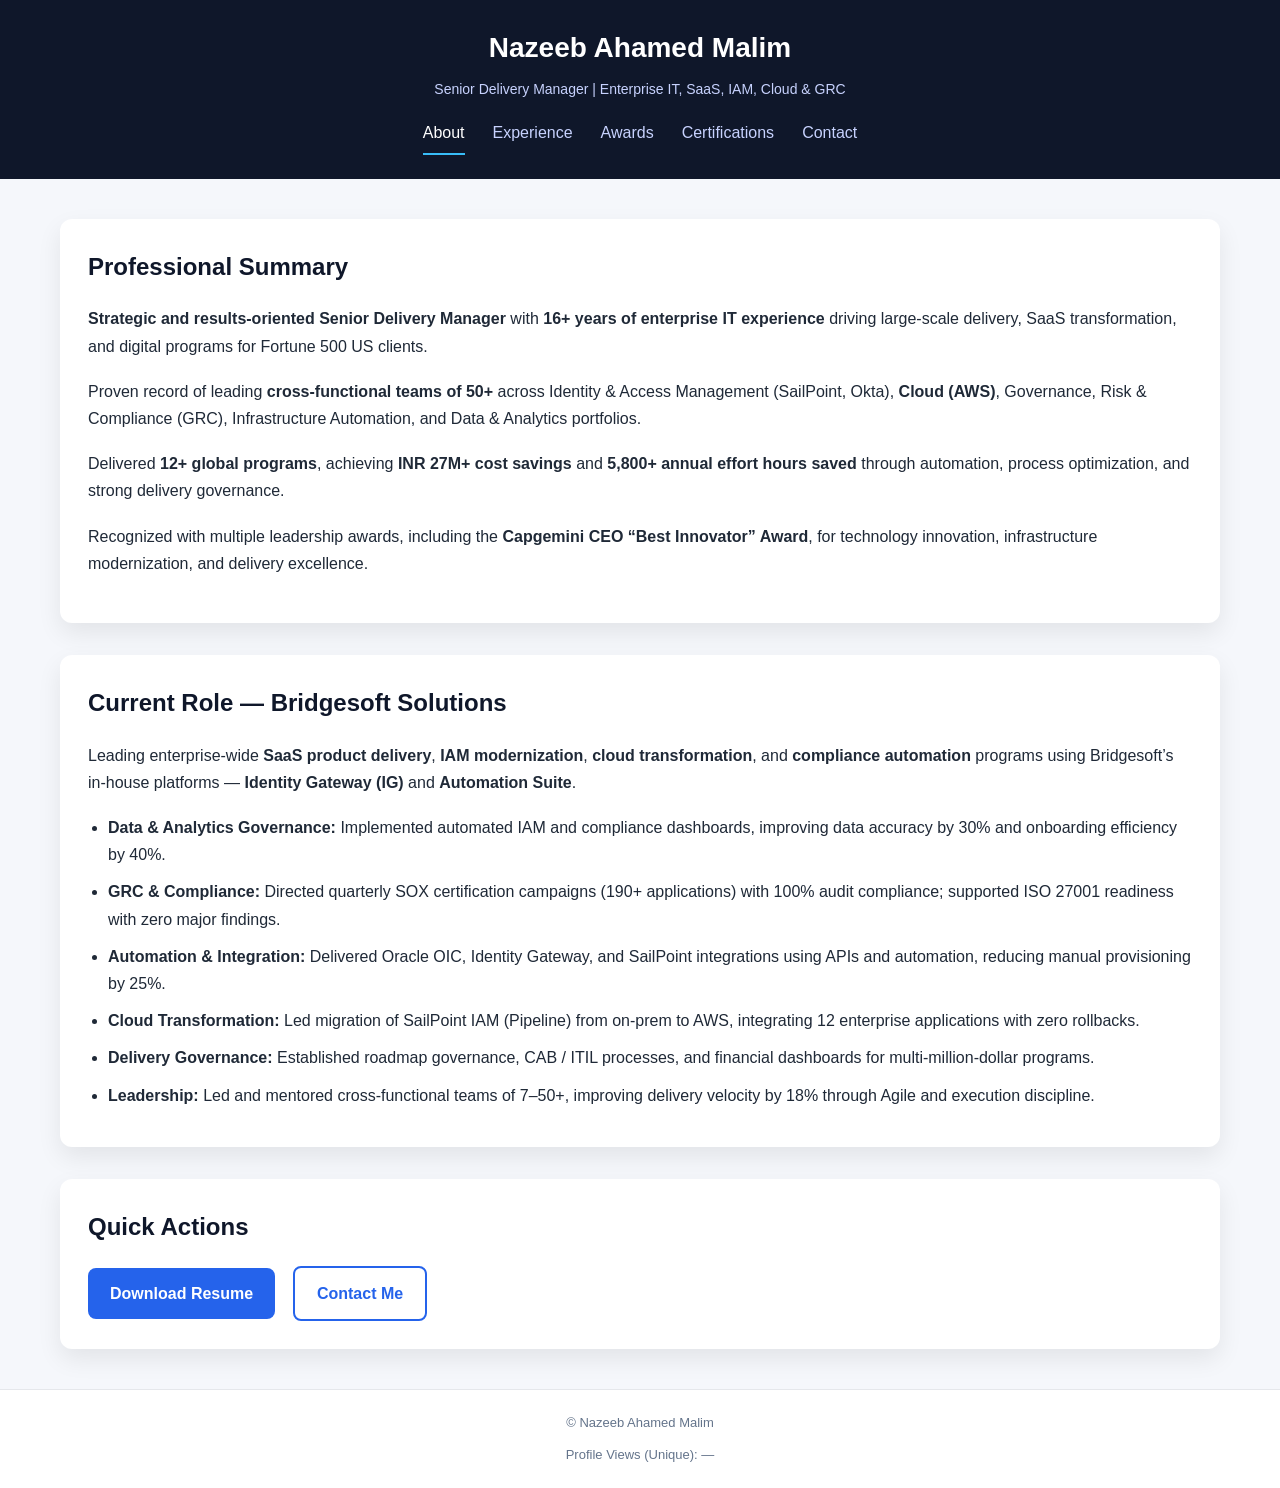
==== commit 08e3846c: "Update about.html" ====
--- a/about.html
+++ b/about.html
@@ -25,6 +25,7 @@
         <a href="about.html" class="active">About</a>
         <a href="experience.html">Experience</a>
         <a href="awards.html">Awards</a>
+        <a href="certifications.html">Certifications</a>
         <a href="contact.html">Contact</a>
       </nav>
     </div>
--- a/css/style.css
+++ b/css/style.css
@@ -7,12 +7,11 @@
 
 /* ================= BASE ================= */
 body {
-  font-family: 'Source Sans 3', -apple-system, BlinkMacSystemFont, "Segoe UI",
+  font-family: -apple-system, BlinkMacSystemFont, "Segoe UI",
                Roboto, Helvetica, Arial, sans-serif;
   background-color: #f5f7fb;
   color: #1f2937;
   line-height: 1.7;
-  overflow-x: hidden;
 }
 
 p {
@@ -91,32 +90,34 @@
   box-shadow: 0 10px 25px rgba(0,0,0,0.08);
 }
 
-/* ================= COMPANY HIGHLIGHT ================= */
+/* ================= COMPANY HIGHLIGHTS ================= */
 .company-highlight {
   font-size: 20px;
   font-weight: 600;
-  padding: 12px 16px;
-  margin: 24px 0 10px;
-  border-radius: 8px;
-  letter-spacing: 0.3px;
-}
-
-.bridgesoft {
-  background: linear-gradient(90deg, #e0f2fe, #f8fafc);
+  margin-top: 30px;
+  margin-bottom: 6px;
   color: #0f172a;
-  border-left: 6px solid #2563eb;
-}
-
-.capgemini {
-  background: linear-gradient(90deg, #f1f5f9, #ffffff);
-  color: #0f172a;
-  border-left: 6px solid #64748b;
+}
+
+.company-highlight.bridgesoft {
+  border-left: 4px solid #2563eb;
+  padding-left: 12px;
+}
+
+.company-highlight.capgemini {
+  border-left: 4px solid #16a34a;
+  padding-left: 12px;
 }
 
 .role {
   font-size: 14px;
   color: #475569;
-  margin-bottom: 16px;
+  margin-bottom: 18px;
+}
+
+.duration {
+  font-size: 12px;
+  color: #64748b;
 }
 
 /* ================= LISTS ================= */
@@ -126,17 +127,21 @@
 }
 
 ul li {
-  margin-bottom: 8px;
-}
-
-/* ================= TABLE ================= */
-.experience-table {
+  margin-bottom: 10px;
+}
+
+/* ================= TABLES ================= */
+.experience-table,
+.awards-table,
+.contact-table {
   width: 100%;
   border-collapse: collapse;
   margin-top: 14px;
 }
 
-.experience-table th {
+.experience-table th,
+.awards-table th,
+.contact-table th {
   background-color: #f1f5f9;
   padding: 14px;
   text-align: left;
@@ -144,16 +149,52 @@
   border-bottom: 2px solid #e5e7eb;
 }
 
-.experience-table td {
+.experience-table td,
+.awards-table td,
+.contact-table td {
   padding: 16px;
   vertical-align: top;
   border-bottom: 1px solid #e5e7eb;
+  font-size: 14px;
+}
+
+.project-col {
+  width: 260px;
+}
+
+/* ================= SUBSECTIONS ================= */
+.capgemini-subsection {
+  margin-top: 32px;
+  padding-top: 16px;
+  border-top: 1px solid #e5e7eb;
+}
+
+.subsection-title {
+  font-size: 18px;
+  font-weight: 600;
+  margin-bottom: 8px;
+}
+
+.subsection-desc {
+  font-size: 14px;
+  color: #475569;
+  margin-bottom: 14px;
+}
+
+/* ================= IMAGES ================= */
+.mergers-img {
+  width: 100%;
+  max-width: 1100px;
+  margin-top: 16px;
+  border-radius: 10px;
+  display: block;
+  box-shadow: 0 8px 20px rgba(0,0,0,0.12);
 }
 
 /* ================= BUTTONS ================= */
 .btn {
   display: inline-block;
-  padding: 12px 20px;
+  padding: 12px 22px;
   background-color: #2563eb;
   color: #ffffff;
   text-decoration: none;
@@ -167,7 +208,7 @@
 
 .btn-outline {
   display: inline-block;
-  padding: 12px 20px;
+  padding: 12px 22px;
   border: 2px solid #2563eb;
   color: #2563eb;
   text-decoration: none;
@@ -178,64 +219,6 @@
 .btn-outline:hover {
   background-color: #2563eb;
   color: #ffffff;
-}
-
-/* ================= CAPGEMINI SPECIAL PROJECTS ================= */
-.capgemini-subsection {
-  margin-top: 28px;
-  padding: 22px 24px;
-  background: linear-gradient(90deg, #f8fafc, #ffffff);
-  border-left: 4px solid #64748b;
-  border-radius: 10px;
-}
-
-.subsection-title {
-  font-size: 18px;
-  font-weight: 600;
-  color: #0f172a;
-  margin-bottom: 8px;
-}
-
-.subsection-desc {
-  font-size: 14.5px;
-  color: #475569;
-  margin-bottom: 14px;
-}
-
-/* ================= IMAGES ================= */
-.mergers-img {
-  width: 100%;
-  max-width: 1100px;
-  height: auto;
-  margin-top: 12px;
-  border-radius: 10px;
-  display: block;
-  box-shadow: 0 8px 20px rgba(0,0,0,0.15);
-}
-
-/* ================= BACK TO TOP ================= */
-#backToTop {
-  position: fixed;
-  bottom: 22px;
-  right: 22px;
-  background-color: #2563eb;
-  color: #ffffff;
-  border: none;
-  border-radius: 50%;
-  width: 46px;
-  height: 46px;
-  font-size: 18px;
-  cursor: pointer;
-  opacity: 0;
-  visibility: hidden;
-  transition: all 0.3s ease;
-  box-shadow: 0 8px 20px rgba(0,0,0,0.25);
-  z-index: 999;
-}
-
-#backToTop.show {
-  opacity: 1;
-  visibility: visible;
 }
 
 /* ================= FOOTER ================= */
@@ -248,6 +231,13 @@
   border-top: 1px solid #e5e7eb;
 }
 
+/* ================= PROFILE VIEWS ================= */
+.profile-views {
+  margin-top: 10px;
+  font-size: 13px;
+  color: #64748b;
+}
+
 /* ================= MOBILE ================= */
 @media (max-width: 768px) {
 
@@ -257,82 +247,74 @@
   }
 
   .card {
+    padding: 22px;
+  }
+
+  .site-header h1 {
+    font-size: 24px;
+  }
+
+  .section-title {
+    font-size: 21px;
+  }
+
+  .btn,
+  .btn-outline {
+    display: block;
     width: 100%;
-  }
-
-  .company-highlight {
-    font-size: 18px;
-  }
-
-  .subsection-title {
-    font-size: 16.5px;
-  }
-
-  .subsection-desc {
-    font-size: 14px;
-  }
-
-  /* Mobile tables → card-style */
+    text-align: center;
+    margin-bottom: 12px;
+  }
+
+  /* Mobile tables */
   .experience-table,
   .experience-table thead,
   .experience-table tbody,
   .experience-table th,
   .experience-table td,
-  .experience-table tr {
+  .experience-table tr,
+  .awards-table,
+  .awards-table thead,
+  .awards-table tbody,
+  .awards-table th,
+  .awards-table td,
+  .awards-table tr,
+  .contact-table,
+  .contact-table thead,
+  .contact-table tbody,
+  .contact-table th,
+  .contact-table td,
+  .contact-table tr {
     display: block;
-    width: 100%;
-  }
-
-  .experience-table thead {
+  }
+
+  .experience-table thead,
+  .awards-table thead,
+  .contact-table thead {
     display: none;
   }
 
-  .experience-table tr {
-    margin-bottom: 16px;
-    background: #f9fafb;
-    border-radius: 10px;
-    padding: 12px;
-    box-shadow: 0 4px 10px rgba(0,0,0,0.05);
-  }
-
-  .experience-table td {
+  .experience-table tr,
+  .awards-table tr,
+  .contact-table tr {
+    margin-bottom: 20px;
+    border-bottom: 2px solid #e5e7eb;
+  }
+
+  .experience-table td,
+  .awards-table td,
+  .contact-table td {
+    padding: 10px 12px;
     border: none;
-    padding: 6px 0;
-  }
-
-  .experience-table td::before {
+  }
+
+  .experience-table td::before,
+  .awards-table td::before,
+  .contact-table td::before {
     content: attr(data-label);
+    font-weight: 600;
     display: block;
-    font-size: 12px;
-    font-weight: 600;
-    color: #475569;
     margin-bottom: 4px;
-  }
-
-  .btn,
-  .btn-outline {
-    width: 100%;
-    text-align: center;
-  }
-
-  #backToTop {
-    width: 42px;
-    height: 42px;
-    font-size: 16px;
-    bottom: 18px;
-    right: 18px;
-  }
-
-  .profile-views {
-  margin-top: 10px;
-  font-size: 13px;
-  color: #64748b;
-  text-align: center;
-  }
-
-  @media (max-width: 480px) {
-  .profile-views {
-    font-size: 12px;
-  }
-  }
-}
+    color: #0f172a;
+  }
+}
